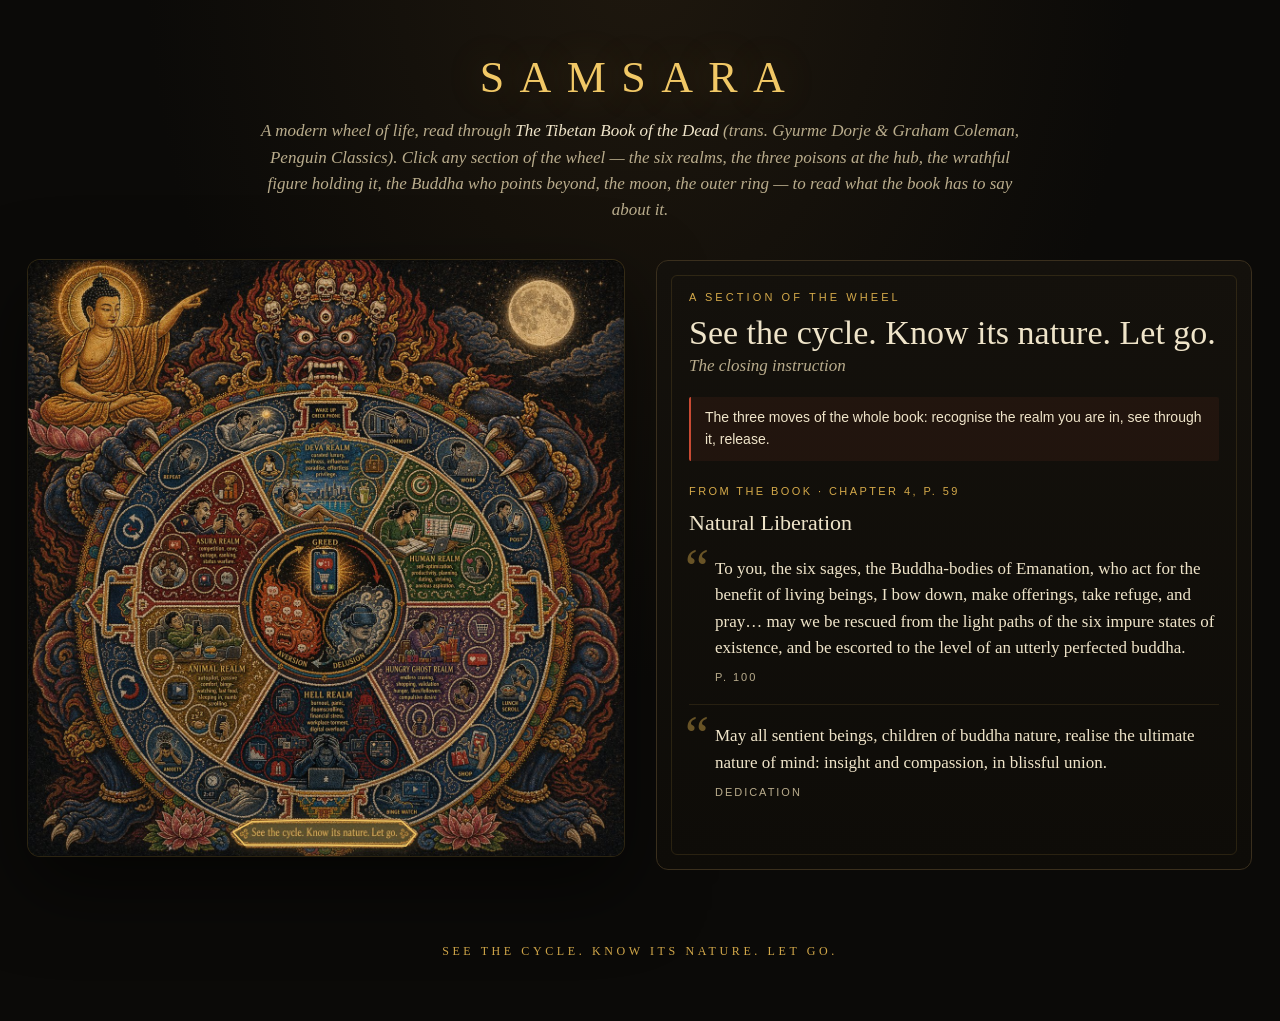
==== app/index.html @ 1243a0ae "Initial checkpoint: Samsara wheel app Interactive web app mapping sections of the modern Wheel of Li" ====
<!doctype html>
<html lang="en">
<head>
<meta charset="utf-8" />
<meta name="viewport" content="width=device-width,initial-scale=1" />
<title>Samsara — the Wheel and the Book</title>
<link rel="stylesheet" href="style.css" />
</head>
<body>

<header class="intro">
  <h1>Samsara</h1>
  <p class="lede">
    A modern wheel of life, read through
    <em>The Tibetan Book of the Dead</em>
    (trans. Gyurme Dorje &amp; Graham Coleman, Penguin Classics).
    Click any section of the wheel — the six realms, the three poisons at the hub,
    the wrathful figure holding it, the Buddha who points beyond, the moon, the outer ring —
    to read what the book has to say about it.
  </p>
</header>

<main class="layout">

  <section class="wheel-wrap" aria-label="Interactive wheel">
    <div class="wheel-stage">
      <img id="wheel" src="wheel.jpeg" alt="Wheel of Samsara" />
      <!-- SVG hotspots will be built from masks.json at runtime. -->
      <svg id="overlay" viewBox="0 0 1254 1254" preserveAspectRatio="xMidYMid meet"></svg>
    </div>
  </section>

  <aside class="book" aria-live="polite">
    <div id="book-inner">
      <p class="hint">Click a section of the wheel to open the book.</p>
    </div>
  </aside>

</main>

<footer class="foot">
  <span>See the cycle. Know its nature. Let go.</span>
</footer>

<script src="data.js"></script>
<script src="app.js"></script>
</body>
</html>
---- app/style.css ----
:root {
  --bg: #0b0a08;
  --bg-2: #14110c;
  --ink: #efe4c9;
  --ink-dim: #b9ac8c;
  --gold: #d4a94a;
  --gold-bright: #f1c866;
  --rule: #3a2f1d;
  --accent: #c94a33;
  --serif: "Cormorant Garamond", "EB Garamond", "Baskerville", "Times New Roman", Georgia, serif;
  --sans: "Inter", -apple-system, BlinkMacSystemFont, "Segoe UI", Helvetica, Arial, sans-serif;
}

* { box-sizing: border-box; }

html, body {
  margin: 0;
  background:
    radial-gradient(ellipse at 50% -10%, #1f180e 0%, var(--bg) 55%) fixed,
    var(--bg);
  color: var(--ink);
  font-family: var(--serif);
  font-size: 17px;
  line-height: 1.55;
  -webkit-font-smoothing: antialiased;
}

a { color: var(--gold-bright); }

.intro {
  max-width: 1280px;
  margin: 0 auto;
  padding: 44px 28px 8px;
  text-align: center;
}

.intro h1 {
  font-family: var(--serif);
  font-weight: 500;
  letter-spacing: 0.35em;
  text-transform: uppercase;
  font-size: clamp(28px, 4vw, 44px);
  margin: 0 0 6px;
  color: var(--gold-bright);
  text-shadow: 0 0 40px rgba(212, 169, 74, 0.25);
}

.intro .lede {
  max-width: 780px;
  margin: 0 auto;
  color: var(--ink-dim);
  font-size: 17px;
  font-style: italic;
}

.intro .lede em {
  color: var(--ink);
  font-style: italic;
}

.layout {
  display: grid;
  grid-template-columns: minmax(0, 1fr) minmax(0, 1fr);
  gap: 32px;
  max-width: 1400px;
  margin: 28px auto 0;
  padding: 0 28px 40px;
  align-items: start;
}

/* ---------- wheel ---------- */
.wheel-wrap {
  position: sticky;
  top: 24px;
}

.wheel-stage {
  position: relative;
  width: 100%;
  aspect-ratio: 1 / 1;
  border-radius: 12px;
  overflow: hidden;
  box-shadow:
    0 0 0 1px rgba(212, 169, 74, 0.18),
    0 30px 80px rgba(0, 0, 0, 0.55);
}

#wheel {
  width: 100%;
  height: 100%;
  display: block;
  user-select: none;
  -webkit-user-drag: none;
}

#overlay {
  position: absolute;
  inset: 0;
  width: 100%;
  height: 100%;
  pointer-events: none;
}

#overlay [data-key] {
  fill: rgba(255, 255, 255, 0.0);
  stroke: rgba(255, 255, 255, 0.0);
  stroke-width: 3;
  pointer-events: all;
  cursor: pointer;
  transition: fill 180ms ease, stroke 180ms ease, filter 180ms ease;
}

#overlay [data-key]:hover {
  fill: rgba(241, 200, 102, 0.14);
  stroke: rgba(241, 200, 102, 0.75);
  filter: drop-shadow(0 0 14px rgba(241, 200, 102, 0.45));
}

#overlay [data-key].is-active {
  fill: rgba(241, 200, 102, 0.22);
  stroke: rgba(241, 200, 102, 0.95);
  filter: drop-shadow(0 0 18px rgba(241, 200, 102, 0.65));
}

/* ---------- book ---------- */
.book {
  background: linear-gradient(180deg, var(--bg-2) 0%, #0e0c08 100%);
  border: 1px solid var(--rule);
  border-radius: 12px;
  padding: 28px 32px 32px;
  min-height: 520px;
  position: relative;
}

.book::before {
  content: "";
  position: absolute;
  left: 14px;
  top: 14px;
  right: 14px;
  bottom: 14px;
  border: 1px solid rgba(212, 169, 74, 0.14);
  border-radius: 6px;
  pointer-events: none;
}

.book .hint {
  color: var(--ink-dim);
  font-style: italic;
  text-align: center;
  margin: 44px 20px 0;
  opacity: 0.8;
}

.entry {
  animation: fade 360ms ease;
}

@keyframes fade {
  from { opacity: 0; transform: translateY(6px); }
  to   { opacity: 1; transform: none; }
}

.entry .eyebrow {
  font-family: var(--sans);
  font-size: 11px;
  letter-spacing: 0.28em;
  text-transform: uppercase;
  color: var(--gold);
  margin-bottom: 8px;
}

.entry h2 {
  font-family: var(--serif);
  font-weight: 500;
  font-size: clamp(26px, 3vw, 34px);
  margin: 0 0 2px;
  color: var(--ink);
  line-height: 1.1;
}

.entry .subtitle {
  font-style: italic;
  color: var(--ink-dim);
  margin-bottom: 18px;
}

.entry .modern {
  font-family: var(--sans);
  font-size: 14px;
  line-height: 1.55;
  color: var(--ink);
  background: rgba(201, 74, 51, 0.08);
  border-left: 2px solid var(--accent);
  padding: 10px 14px;
  margin: 0 0 22px;
  border-radius: 2px;
}

.entry .meta {
  display: grid;
  grid-template-columns: 120px 1fr;
  gap: 6px 14px;
  font-size: 14px;
  color: var(--ink-dim);
  margin: 0 0 24px;
  padding: 14px 0;
  border-top: 1px solid var(--rule);
  border-bottom: 1px solid var(--rule);
}

.entry .meta dt {
  font-family: var(--sans);
  font-size: 11px;
  letter-spacing: 0.18em;
  text-transform: uppercase;
  color: var(--gold);
  align-self: center;
}

.entry .meta dd {
  margin: 0;
  color: var(--ink);
}

.entry .book-title {
  font-family: var(--sans);
  font-size: 11px;
  letter-spacing: 0.22em;
  text-transform: uppercase;
  color: var(--gold);
  margin-bottom: 6px;
}

.entry h3 {
  font-family: var(--serif);
  font-weight: 500;
  font-size: 22px;
  margin: 0 0 16px;
  color: var(--ink);
}

.passage {
  position: relative;
  margin: 0 0 18px;
  padding: 0 0 18px 26px;
  border-bottom: 1px solid rgba(212, 169, 74, 0.12);
}

.passage:last-child { border-bottom: none; }

.passage::before {
  content: "“";
  position: absolute;
  left: -4px;
  top: -14px;
  font-size: 54px;
  line-height: 1;
  color: var(--gold);
  opacity: 0.45;
  font-family: var(--serif);
}

.passage p {
  margin: 0 0 8px;
  color: var(--ink);
}

.passage .page {
  font-family: var(--sans);
  font-size: 11px;
  letter-spacing: 0.18em;
  text-transform: uppercase;
  color: var(--ink-dim);
}

/* ---------- footer ---------- */
.foot {
  max-width: 1400px;
  margin: 0 auto;
  padding: 32px 28px 60px;
  text-align: center;
  color: var(--gold);
  letter-spacing: 0.3em;
  font-size: 12px;
  text-transform: uppercase;
}

/* ---------- responsive ---------- */
@media (max-width: 960px) {
  .layout {
    grid-template-columns: 1fr;
  }
  .wheel-wrap {
    position: static;
  }
}
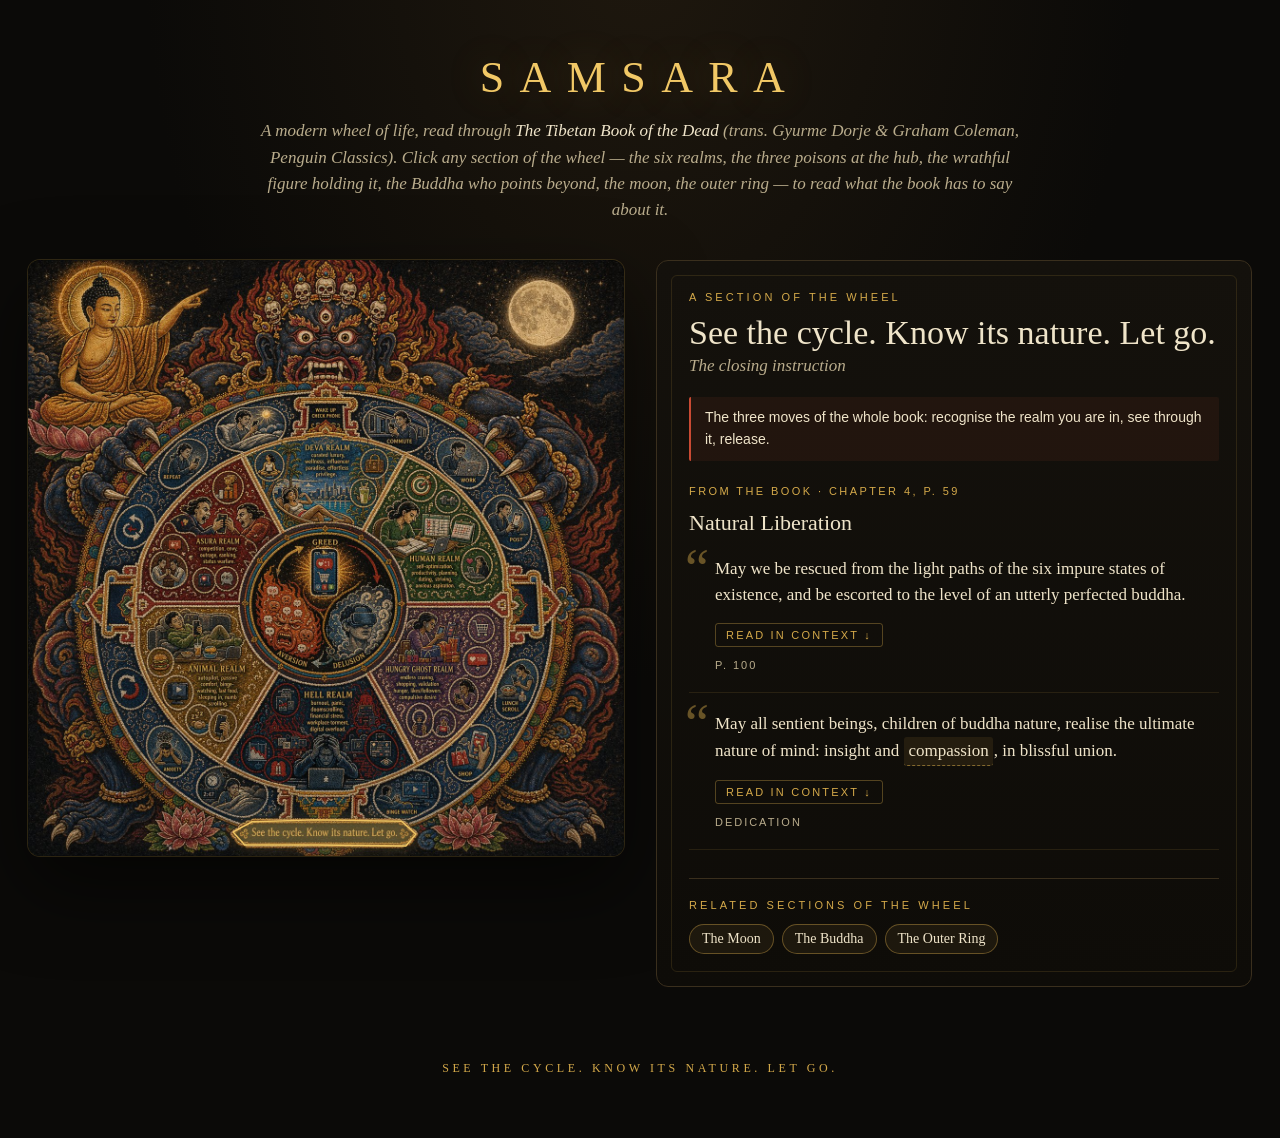
==== commit 136b9591: "Navigable glossary: term popovers, in-context expansion, section chips Each section of the wheel now" ====
--- a/app/index.html
+++ b/app/index.html
@@ -42,6 +42,11 @@
   <span>See the cycle. Know its nature. Let go.</span>
 </footer>
 
+<div id="popover" role="dialog" aria-live="polite">
+  <div id="popover-body"></div>
+</div>
+
+<script src="glossary.js"></script>
 <script src="data.js"></script>
 <script src="app.js"></script>
 </body>
--- a/app/style.css
+++ b/app/style.css
@@ -286,6 +286,224 @@
   text-transform: uppercase;
 }
 
+/* ---------- inline term pills ---------- */
+
+button.term {
+  display: inline;
+  padding: 1px 4px;
+  margin: 0 1px;
+  background: rgba(212, 169, 74, 0.10);
+  border: none;
+  border-bottom: 1px dashed rgba(212, 169, 74, 0.55);
+  color: var(--gold-b);
+  font: inherit;
+  cursor: pointer;
+  border-radius: 3px;
+  transition: background 120ms ease, color 120ms ease;
+}
+button.term:hover {
+  background: rgba(241, 200, 102, 0.20);
+  color: #fff2c9;
+  border-bottom-color: var(--gold-b);
+}
+button.term:focus-visible {
+  outline: 2px solid var(--gold);
+  outline-offset: 2px;
+}
+
+/* ---------- in-context toggle ---------- */
+
+.passage-toggle {
+  margin: 6px 0 10px;
+  background: none;
+  border: 1px solid rgba(212, 169, 74, 0.35);
+  color: var(--gold);
+  font-family: var(--sans);
+  font-size: 11px;
+  letter-spacing: 0.2em;
+  text-transform: uppercase;
+  padding: 5px 10px;
+  border-radius: 3px;
+  cursor: pointer;
+  transition: all 120ms ease;
+}
+.passage-toggle:hover {
+  background: rgba(212, 169, 74, 0.1);
+  color: var(--gold-b);
+  border-color: var(--gold);
+}
+
+.passage-context {
+  margin: 10px 0 12px;
+  padding: 12px 16px;
+  background: rgba(212, 169, 74, 0.04);
+  border-left: 2px solid rgba(212, 169, 74, 0.5);
+  border-radius: 2px;
+  font-size: 15px;
+  line-height: 1.6;
+  color: var(--ink-dim);
+}
+.passage-context .context-label {
+  font-family: var(--sans);
+  font-size: 10px;
+  letter-spacing: 0.28em;
+  text-transform: uppercase;
+  color: var(--gold);
+  margin-bottom: 8px;
+}
+.passage-context p {
+  margin: 0;
+}
+
+/* ---------- cross-section chips ---------- */
+
+.section-links {
+  margin-top: 28px;
+  padding-top: 18px;
+  border-top: 1px solid var(--rule);
+}
+.section-links .eyebrow {
+  margin-bottom: 10px;
+}
+.chips {
+  display: flex;
+  flex-wrap: wrap;
+  gap: 8px;
+}
+.section-chip, .go-section {
+  background: rgba(212, 169, 74, 0.08);
+  border: 1px solid rgba(212, 169, 74, 0.4);
+  color: var(--ink);
+  font-family: var(--serif);
+  font-size: 14px;
+  padding: 6px 12px;
+  border-radius: 20px;
+  cursor: pointer;
+  transition: all 120ms ease;
+}
+.section-chip:hover, .go-section:hover {
+  background: rgba(241, 200, 102, 0.18);
+  border-color: var(--gold);
+  color: var(--gold-b);
+  transform: translateY(-1px);
+}
+.go-section {
+  display: inline-block;
+  margin-top: 10px;
+  font-size: 13px;
+  color: var(--gold);
+}
+
+/* ---------- glossary popover ---------- */
+
+#popover {
+  position: fixed;
+  z-index: 1000;
+  display: none;
+  width: min(440px, calc(100vw - 40px));
+  max-height: 70vh;
+  overflow-y: auto;
+  background: linear-gradient(180deg, #1b1710 0%, #120f0a 100%);
+  border: 1px solid var(--gold);
+  border-radius: 10px;
+  box-shadow:
+    0 0 0 1px rgba(0, 0, 0, 0.3),
+    0 30px 80px rgba(0, 0, 0, 0.7),
+    0 0 60px rgba(212, 169, 74, 0.18);
+  transition: opacity 180ms ease;
+  padding: 20px 22px 18px;
+  color: var(--ink);
+  font-family: var(--serif);
+  line-height: 1.55;
+}
+#popover::-webkit-scrollbar { width: 6px; }
+#popover::-webkit-scrollbar-thumb { background: var(--rule); border-radius: 3px; }
+
+.pop-head {
+  display: flex;
+  align-items: flex-start;
+  gap: 12px;
+  margin-bottom: 10px;
+}
+.pop-title { flex: 1; }
+.pop-head h4 {
+  margin: 0;
+  font-family: var(--serif);
+  font-weight: 500;
+  font-size: 22px;
+  color: var(--gold-b);
+  line-height: 1.1;
+}
+.pop-head .tib-skt {
+  margin-top: 4px;
+  font-family: var(--sans);
+  font-size: 11px;
+  color: var(--ink-dim);
+  letter-spacing: 0.05em;
+}
+.pop-head .tib-skt .tib::after { content: ""; }
+.pop-close {
+  background: none;
+  border: none;
+  color: var(--ink-dim);
+  font-size: 24px;
+  line-height: 1;
+  cursor: pointer;
+  padding: 0 4px;
+  margin: -4px -4px 0 0;
+}
+.pop-close:hover { color: var(--gold-b); }
+
+.pop-short {
+  margin: 0 0 14px;
+  color: var(--ink);
+  font-style: italic;
+  font-size: 15px;
+  padding: 10px 14px;
+  background: rgba(212, 169, 74, 0.07);
+  border-left: 2px solid var(--gold);
+  border-radius: 2px;
+}
+.pop-body {
+  margin: 0 0 14px;
+  font-size: 14.5px;
+  color: var(--ink);
+  line-height: 1.6;
+}
+.pop-page {
+  font-family: var(--sans);
+  font-size: 10px;
+  letter-spacing: 0.22em;
+  text-transform: uppercase;
+  color: var(--ink-dim);
+  padding-top: 10px;
+  border-top: 1px solid var(--rule);
+}
+.pop-see {
+  margin-top: 14px;
+  padding-top: 12px;
+  border-top: 1px solid var(--rule);
+}
+.pop-see .eyebrow {
+  display: block;
+  margin-bottom: 8px;
+}
+.term--see {
+  background: rgba(212, 169, 74, 0.10);
+  border: 1px solid rgba(212, 169, 74, 0.35);
+  border-radius: 14px;
+  padding: 4px 10px;
+  margin: 2px 4px 2px 0;
+  color: var(--gold);
+  font-family: var(--serif);
+  font-size: 13px;
+}
+.term--see:hover {
+  background: rgba(241, 200, 102, 0.2);
+  color: var(--gold-b);
+  border-color: var(--gold-b);
+}
+
 /* ---------- responsive ---------- */
 @media (max-width: 960px) {
   .layout {
@@ -294,4 +512,8 @@
   .wheel-wrap {
     position: static;
   }
-}
+  #popover {
+    width: calc(100vw - 20px);
+    left: 10px !important;
+  }
+}
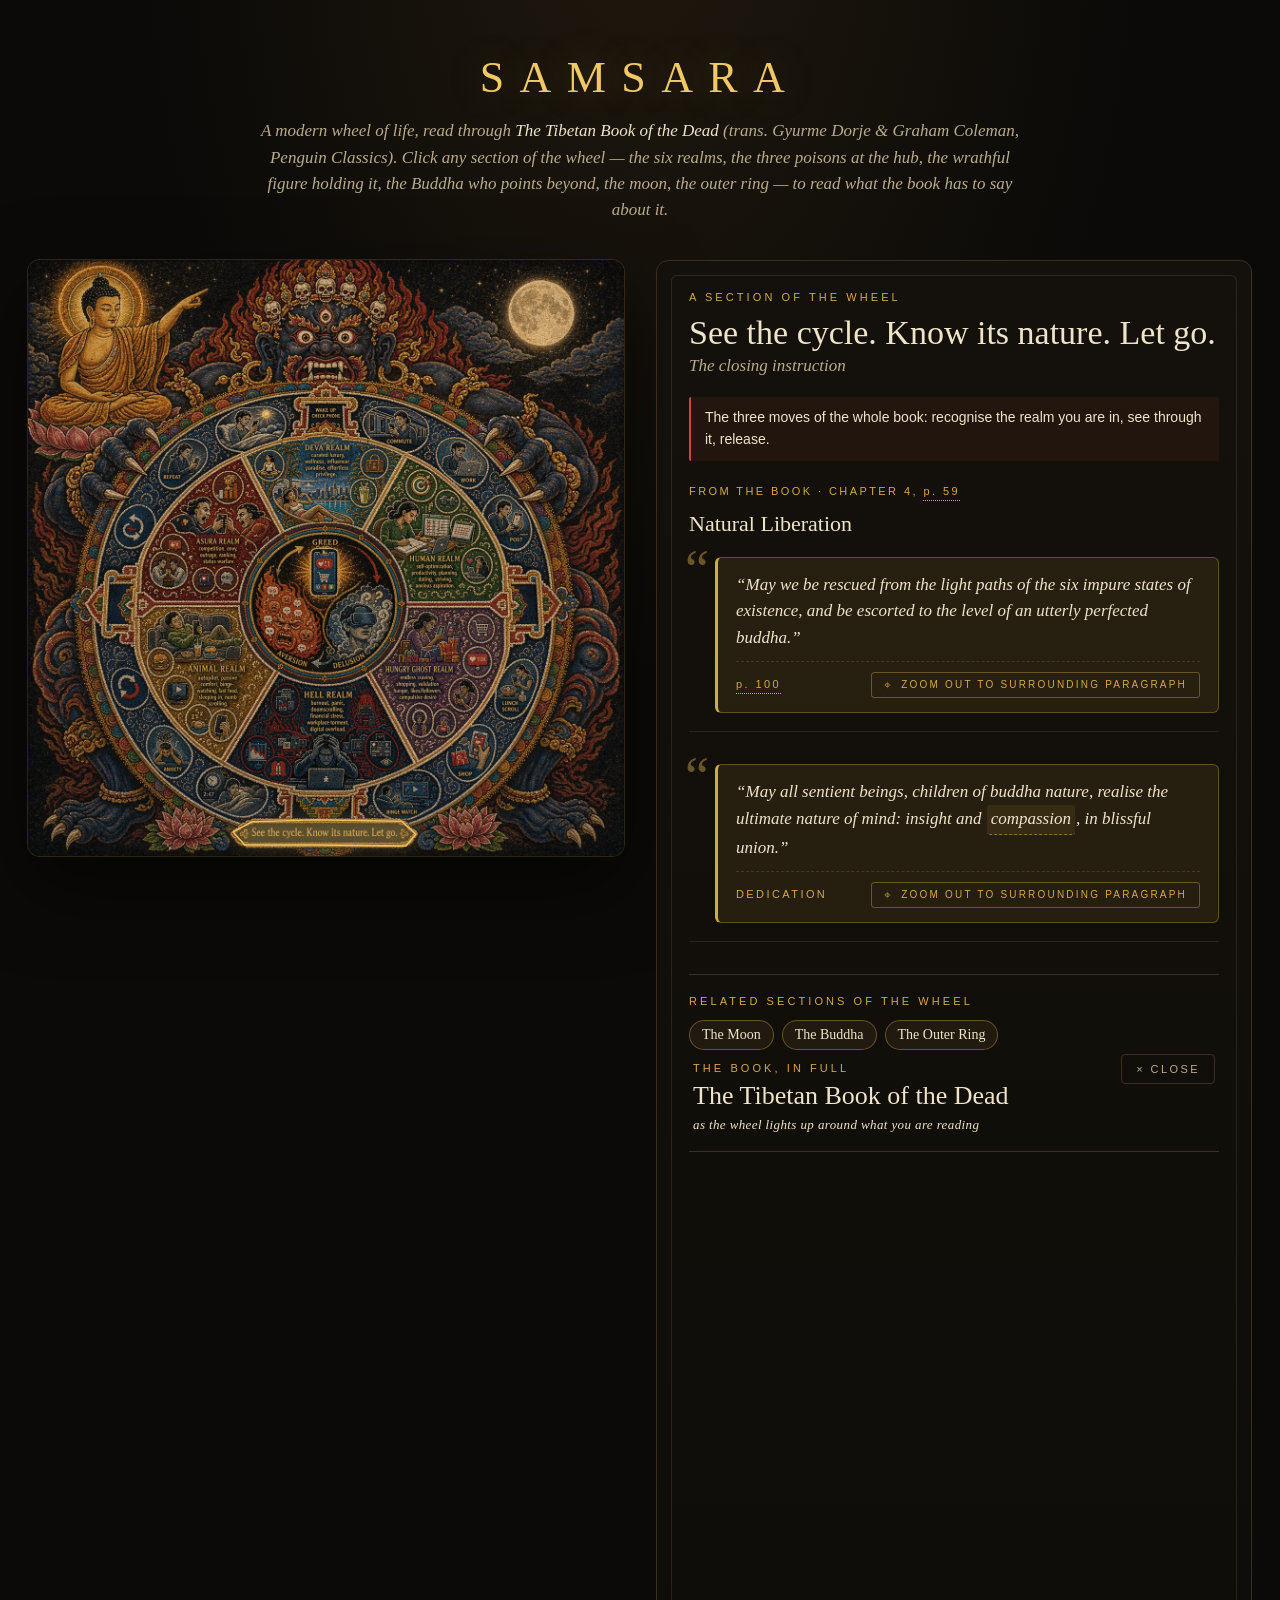
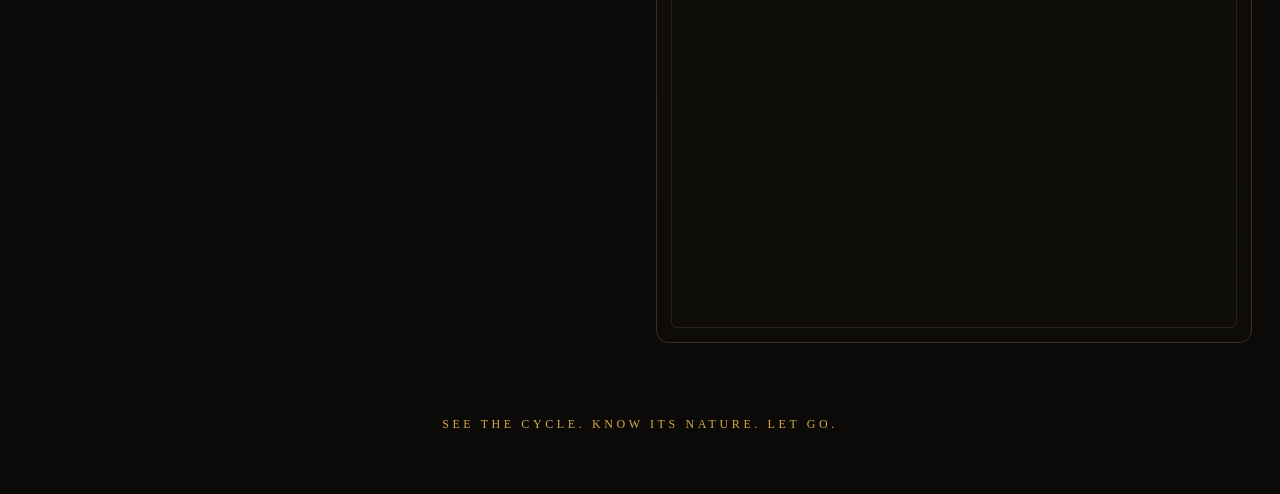
==== commit 39ee4ca8: "L4 matryoshka: full-book reader with live wheel highlighting "Zoom out" from L3 now opens the whole " ====
--- a/app/index.html
+++ b/app/index.html
@@ -34,6 +34,17 @@
     <div id="book-inner">
       <p class="hint">Click a section of the wheel to open the book.</p>
     </div>
+    <div id="reader" hidden>
+      <div class="reader-head">
+        <div class="reader-title">
+          <span class="eyebrow">The book, in full</span>
+          <h2>The Tibetan Book of the Dead</h2>
+          <div class="subtitle" id="reader-subtitle">as the wheel lights up around what you are reading</div>
+        </div>
+        <button id="reader-close" aria-label="Close reader">× Close</button>
+      </div>
+      <div id="reader-pages"></div>
+    </div>
   </aside>
 
 </main>
--- a/app/style.css
+++ b/app/style.css
@@ -311,49 +311,160 @@
   outline-offset: 2px;
 }
 
-/* ---------- in-context toggle ---------- */
-
-.passage-toggle {
-  margin: 6px 0 10px;
+/* ---------- matryoshka nested passage layers ---------- */
+/* Each level wraps the inner level in a subtly larger, lighter frame. */
+
+.passage {
+  margin: 0 0 32px;
+}
+
+.matryoshka {
+  position: relative;
+}
+
+.layer {
+  position: relative;
+  border-radius: 6px;
+  padding: 16px 18px;
+  transition: padding 200ms ease, background 200ms ease;
+}
+
+/* Innermost — the quote. Gold left-bar like a proper book quote. */
+.layer-0 {
+  padding: 14px 18px;
+  background: rgba(212, 169, 74, 0.10);
+  border: 1px solid rgba(212, 169, 74, 0.35);
+  border-left: 3px solid var(--gold);
+}
+
+/* When the quote is wrapped by a context layer, give it extra pop. */
+.layer:not(.layer-0) .layer-0 {
+  box-shadow: 0 0 0 1px rgba(212, 169, 74, 0.45),
+              0 0 22px rgba(212, 169, 74, 0.18);
+  background: rgba(241, 200, 102, 0.14);
+}
+
+/* Layer 1 — paragraph. Layer 2 — page. Layer 3 — chapter.
+   Each outer layer gets a slightly different tint so depth is legible. */
+.layer-1 {
+  background: rgba(212, 169, 74, 0.035);
+  border: 1px dashed rgba(212, 169, 74, 0.25);
+  padding: 20px 22px;
+}
+.layer-2 {
+  background: rgba(212, 169, 74, 0.025);
+  border: 1px dashed rgba(212, 169, 74, 0.18);
+  padding: 24px 26px;
+}
+.layer-3 {
+  background: rgba(212, 169, 74, 0.015);
+  border: 1px dashed rgba(212, 169, 74, 0.12);
+  padding: 28px 30px;
+}
+
+.layer-head {
+  display: flex;
+  align-items: baseline;
+  gap: 12px;
+  margin: -4px 0 14px;
+  padding-bottom: 10px;
+  border-bottom: 1px dashed rgba(212, 169, 74, 0.18);
+  font-family: var(--sans);
+  font-size: 10px;
+  letter-spacing: 0.24em;
+  text-transform: uppercase;
+  color: var(--gold);
+}
+.layer-head .layer-name { flex: 1; }
+.layer-head .layer-range {
+  color: var(--ink-dim);
+  letter-spacing: 0.12em;
+  font-size: 10px;
+}
+.layer-head .zoom-in {
   background: none;
-  border: 1px solid rgba(212, 169, 74, 0.35);
-  color: var(--gold);
+  border: 1px solid transparent;
+  color: var(--ink-dim);
+  font-size: 16px;
+  line-height: 1;
+  padding: 0 6px;
+  border-radius: 3px;
+  cursor: pointer;
+}
+.layer-head .zoom-in:hover {
+  color: var(--gold-b);
+  background: rgba(241, 200, 102, 0.1);
+  border-color: rgba(212, 169, 74, 0.4);
+}
+
+.layer-foot {
+  display: flex;
+  align-items: center;
+  gap: 12px;
+  margin-top: 10px;
+  padding-top: 10px;
+  border-top: 1px dashed rgba(212, 169, 74, 0.18);
   font-family: var(--sans);
   font-size: 11px;
-  letter-spacing: 0.2em;
-  text-transform: uppercase;
-  padding: 5px 10px;
+  letter-spacing: 0.18em;
+  text-transform: uppercase;
+  color: var(--ink-dim);
+}
+.layer-foot .page-ref { color: var(--gold); letter-spacing: 0.22em; }
+.layer-foot .layer-end {
+  color: var(--gold);
+  font-style: italic;
+  text-transform: none;
+  letter-spacing: 0.05em;
+  font-family: var(--serif);
+  font-size: 13px;
+}
+
+.zoom-out {
+  margin-left: auto;
+  background: none;
+  border: 1px solid rgba(212, 169, 74, 0.4);
+  color: var(--gold);
+  font-family: var(--sans);
+  font-size: 10px;
+  letter-spacing: 0.22em;
+  text-transform: uppercase;
+  padding: 6px 12px;
   border-radius: 3px;
   cursor: pointer;
+  display: inline-flex;
+  align-items: center;
+  gap: 8px;
   transition: all 120ms ease;
 }
-.passage-toggle:hover {
-  background: rgba(212, 169, 74, 0.1);
+.zoom-out:hover {
+  background: rgba(212, 169, 74, 0.12);
   color: var(--gold-b);
   border-color: var(--gold);
 }
-
-.passage-context {
-  margin: 10px 0 12px;
-  padding: 12px 16px;
-  background: rgba(212, 169, 74, 0.04);
-  border-left: 2px solid rgba(212, 169, 74, 0.5);
-  border-radius: 2px;
+.zoom-icon {
+  font-size: 12px;
+  line-height: 1;
+  opacity: 0.8;
+}
+
+.quote {
+  margin: 0;
+  font-style: italic;
+  font-size: 17px;
+  color: var(--ink);
+  line-height: 1.55;
+}
+.quote::before { content: "“"; }
+.quote::after  { content: "”"; }
+
+.context-before, .context-after {
+  margin: 0 0 14px;
   font-size: 15px;
-  line-height: 1.6;
-  color: var(--ink-dim);
-}
-.passage-context .context-label {
-  font-family: var(--sans);
-  font-size: 10px;
-  letter-spacing: 0.28em;
-  text-transform: uppercase;
-  color: var(--gold);
-  margin-bottom: 8px;
-}
-.passage-context p {
-  margin: 0;
-}
+  line-height: 1.65;
+  color: var(--ink-dim);
+}
+.context-after { margin: 14px 0 0; }
 
 /* ---------- cross-section chips ---------- */
 
@@ -504,6 +615,165 @@
   border-color: var(--gold-b);
 }
 
+/* ---------- L4: full-book reader panel ---------- */
+
+#reader {
+  height: calc(100vh - 40px);
+  max-height: 900px;
+  display: flex;
+  flex-direction: column;
+  overflow: hidden;
+}
+
+.reader-head {
+  flex-shrink: 0;
+  display: flex;
+  align-items: flex-start;
+  justify-content: space-between;
+  gap: 12px;
+  padding: 4px 4px 16px;
+  border-bottom: 1px solid var(--rule);
+  margin-bottom: 14px;
+}
+.reader-title .eyebrow {
+  font-family: var(--sans);
+  font-size: 11px;
+  letter-spacing: 0.28em;
+  text-transform: uppercase;
+  color: var(--gold);
+}
+.reader-title h2 {
+  margin: 2px 0 4px;
+  font-family: var(--serif);
+  font-weight: 500;
+  font-size: 26px;
+  color: var(--ink);
+  line-height: 1.1;
+}
+.reader-title .subtitle {
+  font-style: italic;
+  color: var(--gold-b);
+  font-size: 13px;
+  font-family: var(--serif);
+  letter-spacing: 0.03em;
+}
+#reader-close {
+  background: none;
+  border: 1px solid var(--rule);
+  color: var(--ink-dim);
+  font-family: var(--sans);
+  font-size: 11px;
+  letter-spacing: 0.22em;
+  text-transform: uppercase;
+  padding: 8px 14px;
+  border-radius: 4px;
+  cursor: pointer;
+  transition: all 120ms ease;
+}
+#reader-close:hover {
+  color: var(--gold-b);
+  border-color: var(--gold);
+  background: rgba(212, 169, 74, 0.1);
+}
+
+#reader-pages {
+  flex: 1;
+  overflow-y: auto;
+  padding: 10px 8px 40px 2px;
+  scroll-behavior: smooth;
+}
+#reader-pages::-webkit-scrollbar { width: 8px; }
+#reader-pages::-webkit-scrollbar-thumb { background: var(--rule); border-radius: 4px; }
+
+.reader-page {
+  margin-bottom: 32px;
+}
+.reader-page-num {
+  display: block;
+  text-align: center;
+  font-family: var(--sans);
+  font-size: 10px;
+  letter-spacing: 0.3em;
+  text-transform: uppercase;
+  color: var(--gold);
+  padding: 14px 0 12px;
+  position: sticky;
+  top: 0;
+  background: linear-gradient(180deg, var(--bg-2) 60%, transparent 100%);
+  z-index: 2;
+}
+.reader-page-body {
+  font-family: var(--serif);
+  font-size: 15.5px;
+  line-height: 1.72;
+  color: var(--ink);
+  transition: background 600ms ease;
+  padding: 4px 8px;
+  border-radius: 4px;
+}
+.reader-page-body p {
+  margin: 0 0 12px;
+}
+.reader-page-body p:last-child { margin-bottom: 0; }
+.reader-page-body.flash-anchor {
+  background: rgba(241, 200, 102, 0.12);
+}
+
+/* Wheel highlight when reader is open */
+#overlay [data-key].is-relevant {
+  fill: rgba(241, 200, 102, 0.18) !important;
+  stroke: rgba(241, 200, 102, 0.9) !important;
+  stroke-width: 3 !important;
+  filter: drop-shadow(0 0 14px rgba(241, 200, 102, 0.5));
+  animation: relevantPulse 2.4s ease-in-out infinite;
+}
+@keyframes relevantPulse {
+  0%, 100% { filter: drop-shadow(0 0 8px rgba(241, 200, 102, 0.35)); }
+  50%      { filter: drop-shadow(0 0 18px rgba(241, 200, 102, 0.65)); }
+}
+
+.open-reader {
+  background: rgba(212, 169, 74, 0.18);
+  border: 1px solid var(--gold);
+  color: var(--gold-b);
+  font-family: var(--sans);
+  font-size: 10px;
+  letter-spacing: 0.22em;
+  text-transform: uppercase;
+  padding: 7px 14px;
+  border-radius: 3px;
+  cursor: pointer;
+  display: inline-flex;
+  align-items: center;
+  gap: 8px;
+  margin-left: auto;
+  transition: all 120ms ease;
+}
+.open-reader:hover {
+  background: rgba(241, 200, 102, 0.3);
+  color: #fff2c9;
+}
+
+.page-ref { cursor: pointer; }
+
+/* Any "p. 279" or "pp. 19–20" page reference, anywhere it appears */
+button.page-link {
+  background: none;
+  border: none;
+  padding: 0;
+  margin: 0;
+  color: inherit;
+  font: inherit;
+  letter-spacing: inherit;
+  cursor: pointer;
+  border-bottom: 1px dotted currentColor;
+  transition: color 120ms ease;
+}
+button.page-link:hover {
+  color: var(--gold-b);
+  border-bottom-style: solid;
+}
+
 /* ---------- responsive ---------- */
 @media (max-width: 960px) {
   .layout {
@@ -516,4 +786,7 @@
     width: calc(100vw - 20px);
     left: 10px !important;
   }
-}
+  #reader {
+    height: 70vh;
+  }
+}
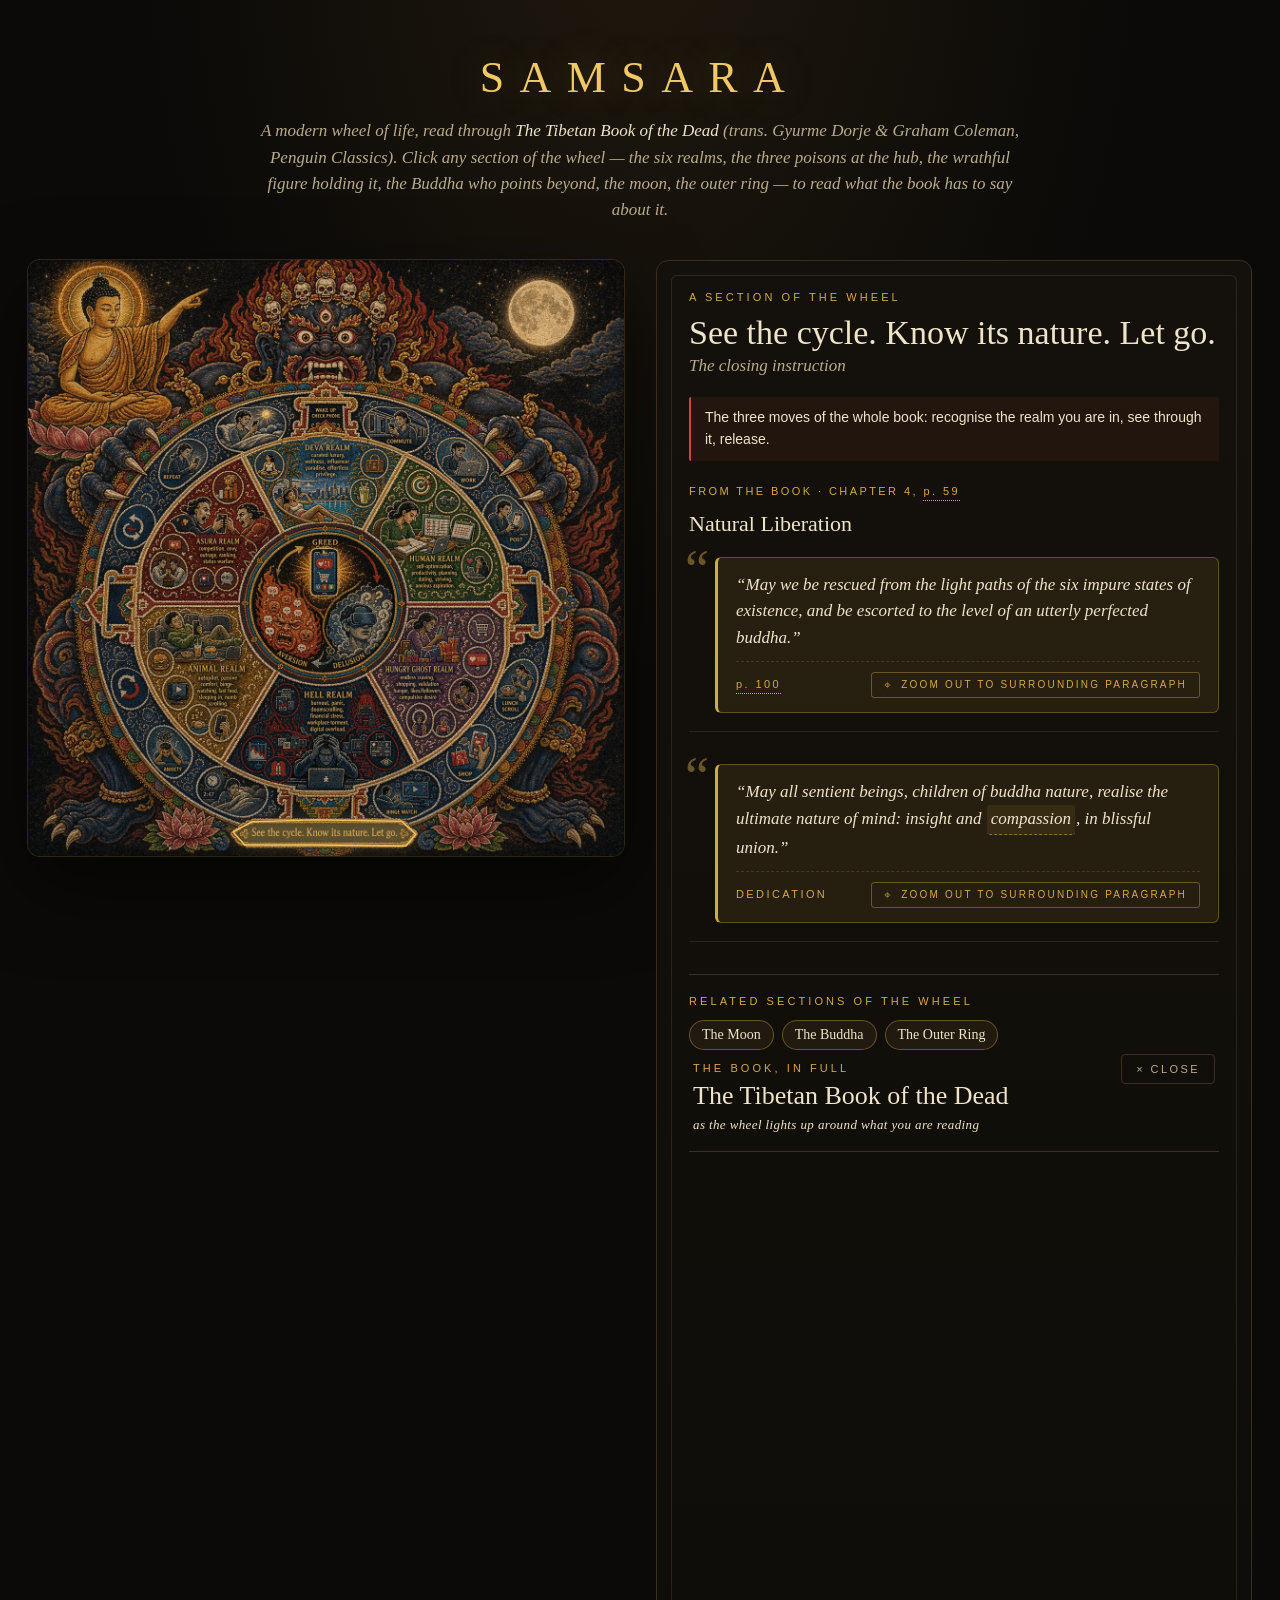
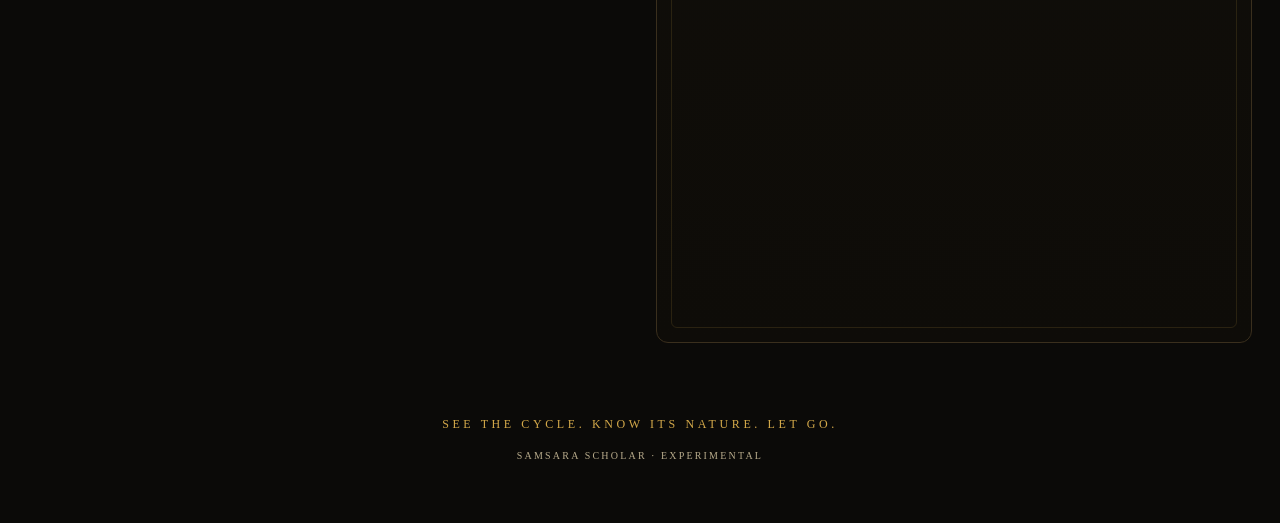
==== commit 091ad866: "Add Samsara Scholar — in-browser search over the book (L5 step 1) /scholar.html loads book.json + co" ====
--- a/app/index.html
+++ b/app/index.html
@@ -51,6 +51,7 @@
 
 <footer class="foot">
   <span>See the cycle. Know its nature. Let go.</span>
+  <a href="/scholar.html" class="foot-link">Samsara Scholar · experimental</a>
 </footer>
 
 <div id="popover" role="dialog" aria-live="polite">
--- a/app/style.css
+++ b/app/style.css
@@ -284,6 +284,18 @@
   letter-spacing: 0.3em;
   font-size: 12px;
   text-transform: uppercase;
+}
+.foot-link {
+  display: block;
+  margin-top: 14px;
+  color: var(--ink-dim);
+  font-size: 10px;
+  letter-spacing: 0.22em;
+  text-decoration: none;
+  transition: color 120ms ease;
+}
+.foot-link:hover {
+  color: var(--gold-b);
 }
 
 /* ---------- inline term pills ---------- */
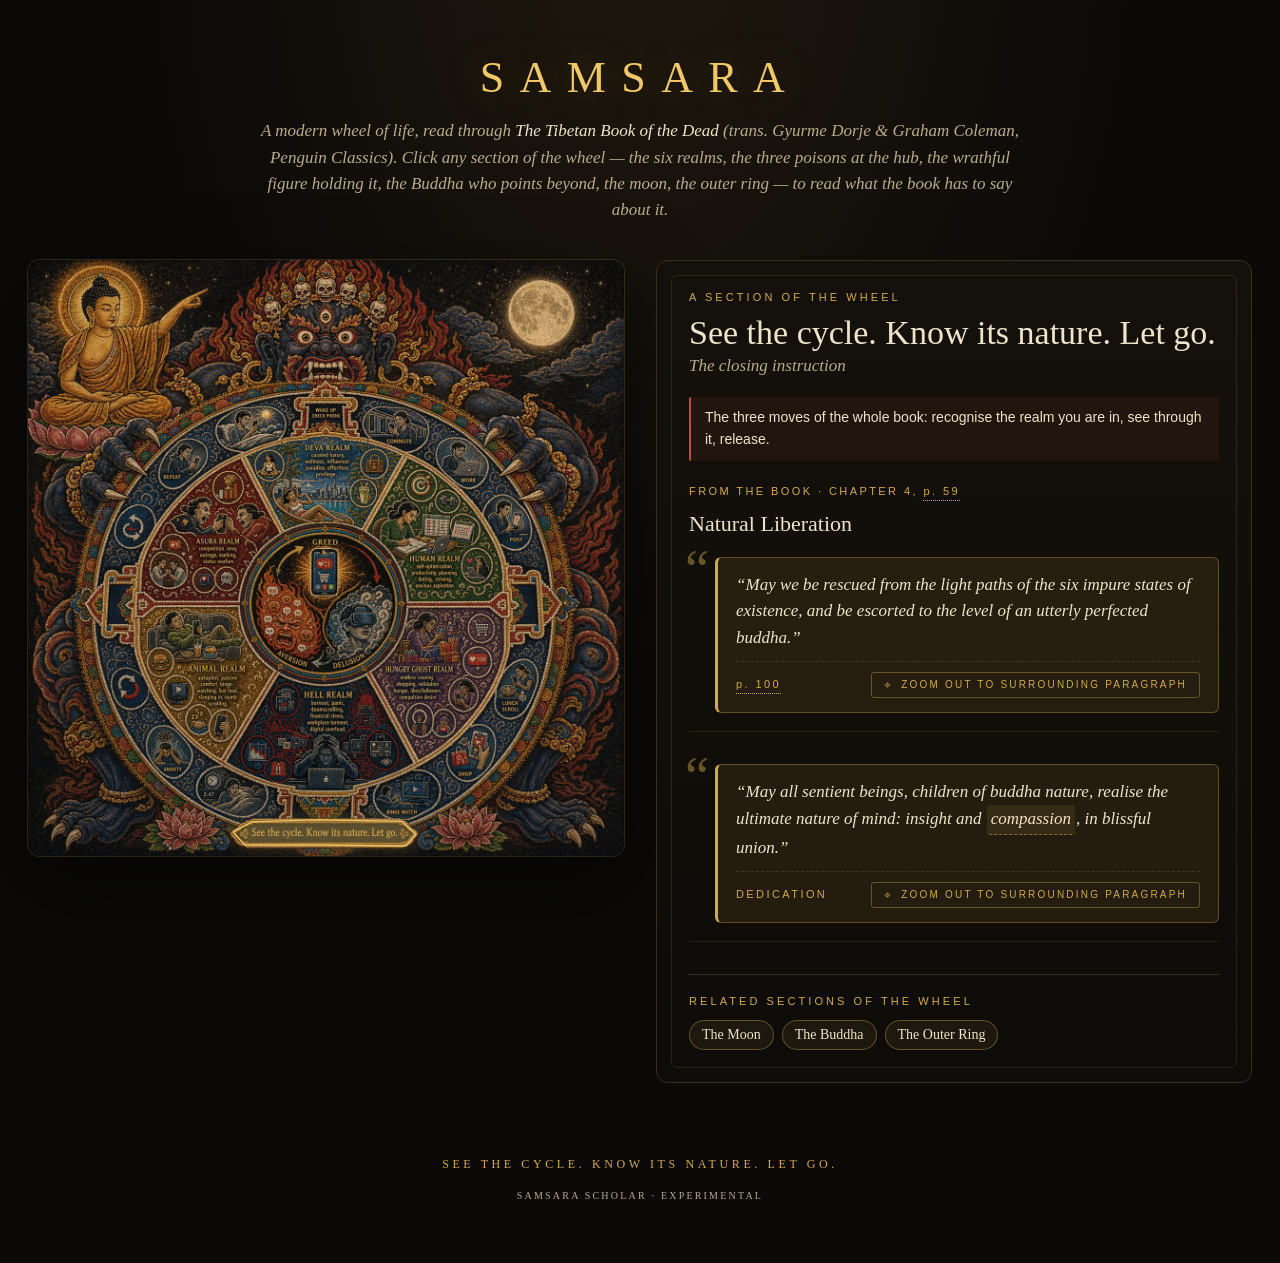
==== commit 08021223: "Scholar: load v8 model from HF Hub; fix reader bugs - scholar.html now loads catalyst404/samsara-qwe" ====
--- a/app/index.html
+++ b/app/index.html
@@ -4,7 +4,7 @@
 <meta charset="utf-8" />
 <meta name="viewport" content="width=device-width,initial-scale=1" />
 <title>Samsara — the Wheel and the Book</title>
-<link rel="stylesheet" href="style.css" />
+<link rel="stylesheet" href="style.css?v=v9" />
 </head>
 <body>
 
@@ -58,8 +58,8 @@
   <div id="popover-body"></div>
 </div>
 
-<script src="glossary.js"></script>
-<script src="data.js"></script>
-<script src="app.js"></script>
+<script src="glossary.js?v=v9"></script>
+<script src="data.js?v=v9"></script>
+<script src="app.js?v=v9"></script>
 </body>
 </html>
--- a/app/style.css
+++ b/app/style.css
@@ -629,6 +629,7 @@
 
 /* ---------- L4: full-book reader panel ---------- */
 
+#reader[hidden] { display: none !important; }
 #reader {
   height: calc(100vh - 40px);
   max-height: 900px;
@@ -700,6 +701,13 @@
 .reader-page {
   margin-bottom: 32px;
 }
+.reader-loading {
+  color: var(--ink-dim);
+  font-style: italic;
+  text-align: center;
+  padding: 40px 20px;
+  font-size: 15px;
+}
 .reader-page-num {
   display: block;
   text-align: center;
@@ -708,11 +716,15 @@
   letter-spacing: 0.3em;
   text-transform: uppercase;
   color: var(--gold);
-  padding: 14px 0 12px;
-  position: sticky;
-  top: 0;
-  background: linear-gradient(180deg, var(--bg-2) 60%, transparent 100%);
-  z-index: 2;
+  padding: 18px 0 14px;
+  margin-top: 8px;
+  border-top: 1px dashed rgba(212, 169, 74, 0.18);
+  padding-top: 18px;
+}
+.reader-page:first-child .reader-page-num {
+  border-top: 0;
+  margin-top: 0;
+  padding-top: 6px;
 }
 .reader-page-body {
   font-family: var(--serif);
